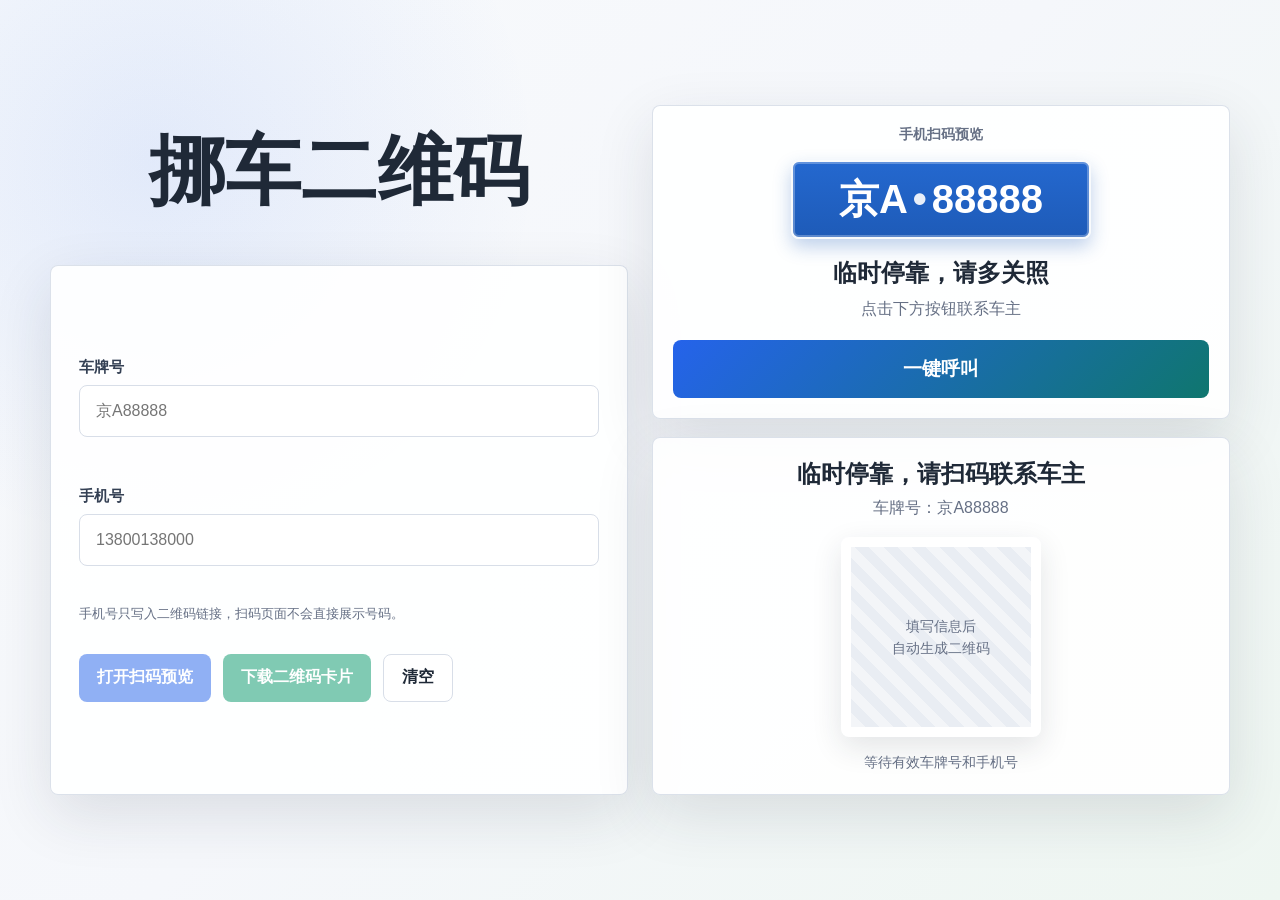
==== index.html @ 663e03ca "Initial commit: move-car QR code static web app Co-authored-by: Cursor <cursoragent@cursor.com>" ====
<!DOCTYPE html>
<html lang="zh-CN">
<head>
  <meta charset="UTF-8">
  <meta name="viewport" content="width=device-width, initial-scale=1.0">
  <title>挪车二维码</title>
  <script src="qrcode.min.js"></script>
  <style>
    :root {
      --bg: #f5f7fb;
      --panel: #ffffff;
      --text: #1f2937;
      --muted: #667085;
      --line: #d8dee8;
      --primary: #2563eb;
      --primary-dark: #1d4ed8;
      --accent: #059669;
      --plate: #1e5bb8;
      --danger: #dc2626;
      --shadow: 0 20px 60px rgba(31, 41, 55, 0.12);
    }

    * {
      box-sizing: border-box;
    }

    body {
      min-height: 100vh;
      margin: 0;
      color: var(--text);
      font-family: -apple-system, BlinkMacSystemFont, "Segoe UI", "PingFang SC", "Microsoft YaHei", sans-serif;
      background:
        radial-gradient(circle at 12% 18%, rgba(37, 99, 235, 0.10), transparent 24rem),
        linear-gradient(135deg, #f8fafc 0%, var(--bg) 48%, #eef6f1 100%);
    }

    button,
    input {
      font: inherit;
    }

    a {
      color: inherit;
    }

    .page {
      display: grid;
      width: min(1180px, calc(100% - 32px));
      min-height: 100vh;
      margin: 0 auto;
      padding: 28px 0;
      place-items: center;
    }

    .header {
      margin: 0;
    }

    h1 {
      margin: 0;
      font-size: clamp(48px, 7vw, 76px);
      line-height: 1;
      letter-spacing: 0;
    }

    .layout {
      width: 100%;
      display: grid;
      grid-template-columns: minmax(0, 1fr) minmax(380px, 1fr);
      gap: 24px;
      align-items: stretch;
    }

    .left-pane {
      display: grid;
      grid-template-rows: auto 1fr;
      gap: 28px;
      height: 100%;
    }

    .header {
      display: grid;
      min-height: 132px;
      align-items: center;
      text-align: center;
    }

    .panel {
      border: 1px solid rgba(216, 222, 232, 0.9);
      border-radius: 8px;
      background: rgba(255, 255, 255, 0.9);
      box-shadow: var(--shadow);
    }

    .form-panel {
      display: flex;
      min-height: 430px;
      flex-direction: column;
      justify-content: center;
      padding: 28px;
    }

    .field {
      margin-bottom: 20px;
      text-align: left;
    }

    label {
      display: block;
      margin-bottom: 8px;
      color: #344054;
      font-size: 15px;
      font-weight: 700;
    }

    input {
      width: 100%;
      height: 52px;
      border: 1px solid var(--line);
      border-radius: 8px;
      padding: 0 16px;
      color: var(--text);
      background: #fff;
      outline: none;
      transition: border-color 0.18s ease, box-shadow 0.18s ease;
    }

    input:focus {
      border-color: var(--primary);
      box-shadow: 0 0 0 4px rgba(37, 99, 235, 0.12);
    }

    .hint,
    .error {
      min-height: 22px;
      margin-top: 8px;
      font-size: 13px;
      line-height: 1.6;
    }

    .hint {
      color: var(--muted);
    }

    .error {
      color: var(--danger);
    }

    .actions {
      display: flex;
      flex-wrap: wrap;
      gap: 12px;
      margin-top: 8px;
    }

    .button {
      display: inline-flex;
      min-height: 48px;
      align-items: center;
      justify-content: center;
      border: 0;
      border-radius: 8px;
      padding: 0 18px;
      color: #fff;
      font-weight: 800;
      text-decoration: none;
      cursor: pointer;
      transition: transform 0.18s ease, box-shadow 0.18s ease, background 0.18s ease;
    }

    .button:hover:not(:disabled):not(.disabled) {
      transform: translateY(-1px);
      box-shadow: 0 10px 24px rgba(31, 41, 55, 0.18);
    }

    .button.primary {
      background: var(--primary);
    }

    .button.primary:hover:not(:disabled) {
      background: var(--primary-dark);
    }

    .button.secondary {
      background: var(--accent);
    }

    .button.ghost {
      border: 1px solid var(--line);
      color: var(--text);
      background: #fff;
    }

    .button:disabled,
    .button.disabled {
      cursor: not-allowed;
      opacity: 0.5;
      transform: none;
      box-shadow: none;
    }

    .preview-column {
      display: grid;
      grid-template-rows: auto 1fr;
      gap: 18px;
      height: 100%;
    }

    .phone-preview,
    .print-card {
      overflow: hidden;
      text-align: center;
    }

    .phone-preview {
      padding: 20px;
    }

    .preview-title {
      margin: 0 0 16px;
      color: var(--muted);
      font-size: 14px;
      font-weight: 800;
    }

    .plate {
      display: inline-flex;
      min-width: min(100%, 300px);
      align-items: center;
      justify-content: center;
      border: 2px solid #f8fafc;
      border-radius: 8px;
      padding: 10px 18px;
      color: #fff;
      background: linear-gradient(180deg, #2468cf 0%, var(--plate) 100%);
      box-shadow: inset 0 0 0 2px rgba(255, 255, 255, 0.28), 0 8px 18px rgba(30, 91, 184, 0.28);
      font-size: clamp(28px, 6vw, 40px);
      font-weight: 900;
      letter-spacing: 0;
      text-transform: uppercase;
    }

    .plate-dot {
      margin: 0 5px;
      opacity: 0.9;
    }

    .scan-message {
      margin: 18px 0 6px;
      font-size: 24px;
      font-weight: 900;
    }

    .scan-copy {
      margin: 0 auto 18px;
      color: var(--muted);
      line-height: 1.7;
    }

    .call-preview {
      width: 100%;
      min-height: 58px;
      border-radius: 8px;
      background: linear-gradient(135deg, var(--primary), #0f766e);
      font-size: 19px;
      letter-spacing: 0;
    }

    .print-card {
      display: flex;
      flex-direction: column;
      justify-content: center;
      padding: 20px;
    }

    .print-card h2 {
      margin: 0;
      font-size: 24px;
      letter-spacing: 0;
    }

    .print-card p {
      margin: 8px 0 18px;
      color: var(--muted);
    }

    #qrcode {
      display: grid;
      width: 200px;
      height: 200px;
      place-items: center;
      margin: 0 auto;
      border: 10px solid #fff;
      border-radius: 8px;
      background: #fff;
      box-shadow: 0 10px 30px rgba(31, 41, 55, 0.12);
    }

    #qrcode img,
    #qrcode canvas,
    #qrcode svg {
      width: 100%;
      height: 100%;
    }

    .qr-placeholder {
      display: grid;
      width: 100%;
      height: 100%;
      place-items: center;
      color: var(--muted);
      background: repeating-linear-gradient(45deg, #f3f5f8 0, #f3f5f8 10px, #e9edf3 10px, #e9edf3 20px);
      font-size: 14px;
      line-height: 1.6;
    }

    .status {
      margin-top: 14px;
      color: var(--muted);
      font-size: 14px;
      line-height: 1.6;
      word-break: break-all;
    }

    @media (max-width: 760px) and (min-width: 521px) {
      .page {
        width: calc(100% - 24px);
        padding: 16px 0;
      }

      .layout {
        grid-template-columns: minmax(0, 1fr) minmax(0, 1fr);
        gap: 12px;
      }

      .left-pane {
        grid-template-rows: auto 1fr;
        gap: 18px;
      }

      .header {
        min-height: 68px;
      }

      h1 {
        font-size: 42px;
      }

      .form-panel,
      .phone-preview,
      .print-card {
        padding: 14px;
      }

      .field {
        margin-bottom: 14px;
      }

      .form-panel {
        min-height: 0;
      }

      input {
        height: 46px;
        padding: 0 12px;
      }

      .hint,
      .error {
        min-height: 18px;
        font-size: 12px;
      }

      .actions {
        display: grid;
        gap: 10px;
      }

      .button {
        width: 100%;
        min-height: 42px;
        padding: 0 10px;
        font-size: 14px;
      }

      .preview-column {
        gap: 12px;
      }

      .preview-title {
        margin-bottom: 10px;
        font-size: 12px;
      }

      .plate {
        width: 100%;
        min-width: 0;
        padding: 8px 10px;
        font-size: 28px;
      }

      .scan-message {
        margin-top: 12px;
        font-size: 18px;
      }

      .scan-copy {
        margin-bottom: 12px;
        font-size: 13px;
      }

      .call-preview {
        min-height: 44px;
      }

      .print-card h2 {
        font-size: 18px;
      }

      .print-card p {
        margin-bottom: 12px;
        font-size: 13px;
      }

      #qrcode {
        width: 138px;
        height: 138px;
        border-width: 7px;
      }

      .status {
        margin-top: 10px;
        font-size: 12px;
      }
    }

    @media (max-width: 520px) {
      .page {
        width: min(100% - 24px, 1120px);
        padding: 28px 0;
        min-height: auto;
        place-items: stretch;
      }

      .layout {
        grid-template-columns: 1fr;
        align-items: start;
      }

      .left-pane,
      .preview-column {
        height: auto;
      }

      .header {
        min-height: auto;
      }

      .form-panel {
        min-height: 0;
      }

      .form-panel,
      .phone-preview,
      .print-card {
        padding: 20px;
      }

      .actions {
        display: grid;
      }

      .button {
        width: 100%;
      }
    }
  </style>
</head>
<body>
  <main class="page">
    <section class="layout">
      <div class="left-pane">
        <header class="header">
          <h1>挪车二维码</h1>
        </header>

        <form class="panel form-panel" id="inputForm" novalidate>
          <div class="field">
            <label for="plateNumber">车牌号</label>
            <input id="plateNumber" name="plateNumber" type="text" autocomplete="off" placeholder="京A88888" required>
            <div id="plateNumberError" class="error" aria-live="polite"></div>
          </div>

          <div class="field">
            <label for="phoneNumber">手机号</label>
            <input id="phoneNumber" name="phoneNumber" type="tel" inputmode="numeric" autocomplete="tel" placeholder="13800138000" maxlength="11" required>
            <div id="phoneNumberError" class="error" aria-live="polite"></div>
            <div class="hint">手机号只写入二维码链接，扫码页面不会直接展示号码。</div>
          </div>

          <div class="actions">
            <a id="previewLink" class="button primary disabled" href="#" target="_blank" rel="noopener">打开扫码预览</a>
            <button id="downloadButton" class="button secondary" type="button" disabled>下载二维码卡片</button>
            <button id="resetButton" class="button ghost" type="button">清空</button>
          </div>
        </form>
      </div>

      <aside class="preview-column" aria-label="实时预览">
        <section class="panel phone-preview">
          <p class="preview-title">手机扫码预览</p>
          <div class="plate" aria-label="车牌号预览">
            <span id="previewProvince">京</span><span id="previewLetter">A</span><span class="plate-dot">•</span><span id="previewNumber">88888</span>
          </div>
          <h2 class="scan-message">临时停靠，请多关照</h2>
          <p class="scan-copy">点击下方按钮联系车主</p>
          <span class="button call-preview">一键呼叫</span>
        </section>

        <section class="panel print-card" id="cardContent">
          <h2>临时停靠，请扫码联系车主</h2>
          <p id="cardPlateText">车牌号：京A88888</p>
          <div id="qrcode">
            <div class="qr-placeholder">填写信息后<br>自动生成二维码</div>
          </div>
          <div id="qrStatus" class="status">等待有效车牌号和手机号</div>
        </section>
      </aside>
    </section>
  </main>

  <script>
    const plateInput = document.getElementById('plateNumber');
    const phoneInput = document.getElementById('phoneNumber');
    const plateError = document.getElementById('plateNumberError');
    const phoneError = document.getElementById('phoneNumberError');
    const previewLink = document.getElementById('previewLink');
    const downloadButton = document.getElementById('downloadButton');
    const resetButton = document.getElementById('resetButton');
    const qrCodeDiv = document.getElementById('qrcode');
    const qrStatus = document.getElementById('qrStatus');
    const cardPlateText = document.getElementById('cardPlateText');
    const previewProvince = document.getElementById('previewProvince');
    const previewLetter = document.getElementById('previewLetter');
    const previewNumber = document.getElementById('previewNumber');

    const plateNumberRegex = /^[京津沪渝冀豫云辽黑湘皖鲁新苏浙赣鄂桂甘晋蒙陕吉闽贵粤青藏川宁琼使领][A-Z][A-Z0-9挂学警港澳使领]{5,6}$/;
    const phoneNumberRegex = /^1\d{10}$/;

    let lastUrl = '';
    let isComposingPlate = false;

    function normalizePlate(value) {
      return value.trim().replace(/[\s·.-]/g, '').toUpperCase().slice(0, 8);
    }

    function getInfoUrl(plateNumber, phoneNumber) {
      const url = new URL('info.html', window.location.href);
      url.searchParams.set('plateNumber', plateNumber);
      url.searchParams.set('phoneNumber', phoneNumber);
      return url.toString();
    }

    function setPreviewPlate(plateNumber) {
      const value = plateNumber || '京A88888';
      previewProvince.textContent = value.charAt(0) || '京';
      previewLetter.textContent = value.charAt(1) || 'A';
      previewNumber.textContent = value.slice(2) || '88888';
      cardPlateText.textContent = '车牌号：' + value;
    }

    function setQrPlaceholder(message) {
      qrCodeDiv.innerHTML = '<div class="qr-placeholder">' + message + '</div>';
    }

    function updateState(options) {
      const shouldCommitPlate = !(options && options.skipPlateCommit);
      const plateNumber = normalizePlate(plateInput.value);
      const phoneNumber = phoneInput.value.replace(/\D/g, '').slice(0, 11);
      const hasPlate = plateNumber.length > 0;
      const hasPhone = phoneNumber.length > 0;
      const plateValid = plateNumberRegex.test(plateNumber);
      const phoneValid = phoneNumberRegex.test(phoneNumber);

      if (shouldCommitPlate && plateInput.value !== plateNumber) {
        plateInput.value = plateNumber;
      }
      if (phoneInput.value !== phoneNumber) {
        phoneInput.value = phoneNumber;
      }

      setPreviewPlate(plateNumber);
      plateError.textContent = hasPlate && !plateValid ? '请输入正确的车牌号' : '';
      phoneError.textContent = hasPhone && !phoneValid ? '请输入 11 位中国大陆手机号' : '';

      if (!plateValid || !phoneValid) {
        lastUrl = '';
        previewLink.href = '#';
        previewLink.classList.add('disabled');
        downloadButton.disabled = true;
        qrStatus.textContent = '等待有效车牌号和手机号';
        setQrPlaceholder('填写信息后<br>自动生成二维码');
        return;
      }

      const url = getInfoUrl(plateNumber, phoneNumber);
      previewLink.href = url;
      previewLink.classList.remove('disabled');
      downloadButton.disabled = false;
      qrStatus.textContent = '二维码已生成，扫码后进入车辆信息页';

      if (url === lastUrl) {
        return;
      }

      lastUrl = url;
      qrCodeDiv.innerHTML = '';
      new QRCode(qrCodeDiv, {
        text: url,
        width: 208,
        height: 208,
        colorDark: '#111827',
        colorLight: '#ffffff',
        correctLevel: QRCode.CorrectLevel.H
      });
    }

    function drawRoundedRect(ctx, x, y, width, height, radius) {
      ctx.beginPath();
      ctx.moveTo(x + radius, y);
      ctx.lineTo(x + width - radius, y);
      ctx.quadraticCurveTo(x + width, y, x + width, y + radius);
      ctx.lineTo(x + width, y + height - radius);
      ctx.quadraticCurveTo(x + width, y + height, x + width - radius, y + height);
      ctx.lineTo(x + radius, y + height);
      ctx.quadraticCurveTo(x, y + height, x, y + height - radius);
      ctx.lineTo(x, y + radius);
      ctx.quadraticCurveTo(x, y, x + radius, y);
      ctx.closePath();
    }

    function getQrImageSource() {
      return qrCodeDiv.querySelector('img') || qrCodeDiv.querySelector('canvas') || qrCodeDiv.querySelector('svg');
    }

    function loadImage(src) {
      return new Promise(function(resolve, reject) {
        const image = new Image();
        image.onload = function() {
          resolve(image);
        };
        image.onerror = reject;
        image.src = src;
      });
    }

    async function renderCardImage() {
      const qrSource = getQrImageSource();

      if (!lastUrl || !qrSource) {
        return '';
      }

      const canvas = document.createElement('canvas');
      canvas.width = 900;
      canvas.height = 1260;
      const ctx = canvas.getContext('2d');

      ctx.fillStyle = '#f5f7fb';
      ctx.fillRect(0, 0, canvas.width, canvas.height);
      ctx.fillStyle = '#ffffff';
      drawRoundedRect(ctx, 70, 70, 760, 1120, 32);
      ctx.fill();

      ctx.fillStyle = '#111827';
      ctx.font = '700 46px -apple-system, BlinkMacSystemFont, sans-serif';
      ctx.textAlign = 'center';
      ctx.textBaseline = 'middle';
      ctx.fillText('临时停靠，请扫码联系车主', 450, 265);

      ctx.fillStyle = '#ffffff';
      drawRoundedRect(ctx, 135, 390, 630, 630, 30);
      ctx.fill();

      if (qrSource.tagName.toLowerCase() === 'canvas') {
        ctx.drawImage(qrSource, 175, 430, 550, 550);
      } else if (qrSource.tagName.toLowerCase() === 'svg') {
        const svgData = new XMLSerializer().serializeToString(qrSource);
        const image = await loadImage('data:image/svg+xml;charset=utf-8,' + encodeURIComponent(svgData));
        ctx.drawImage(image, 175, 430, 550, 550);
      } else {
        if (!qrSource.complete) {
          await new Promise(function(resolve) {
            qrSource.onload = resolve;
          });
        }
        ctx.drawImage(qrSource, 175, 430, 550, 550);
      }

      return canvas.toDataURL('image/png');
    }

    document.getElementById('inputForm').addEventListener('submit', function(event) {
      event.preventDefault();
      updateState();
      if (lastUrl) {
        window.open(lastUrl, '_blank', 'noopener');
      }
    });

    plateInput.addEventListener('compositionstart', function() {
      isComposingPlate = true;
    });
    plateInput.addEventListener('compositionend', function() {
      isComposingPlate = false;
      updateState();
    });
    plateInput.addEventListener('input', function() {
      updateState({ skipPlateCommit: isComposingPlate });
    });
    phoneInput.addEventListener('input', updateState);

    previewLink.addEventListener('click', function(event) {
      if (!lastUrl) {
        event.preventDefault();
      }
    });

    downloadButton.addEventListener('click', async function() {
      const dataUrl = await renderCardImage();
      if (!dataUrl) {
        return;
      }

      const link = document.createElement('a');
      link.href = dataUrl;
      link.download = 'move-car-qrcode.png';
      document.body.appendChild(link);
      link.click();
      document.body.removeChild(link);
    });

    resetButton.addEventListener('click', function() {
      plateInput.value = '';
      phoneInput.value = '';
      updateState();
      plateInput.focus();
    });

    updateState();
  </script>
</body>
</html>
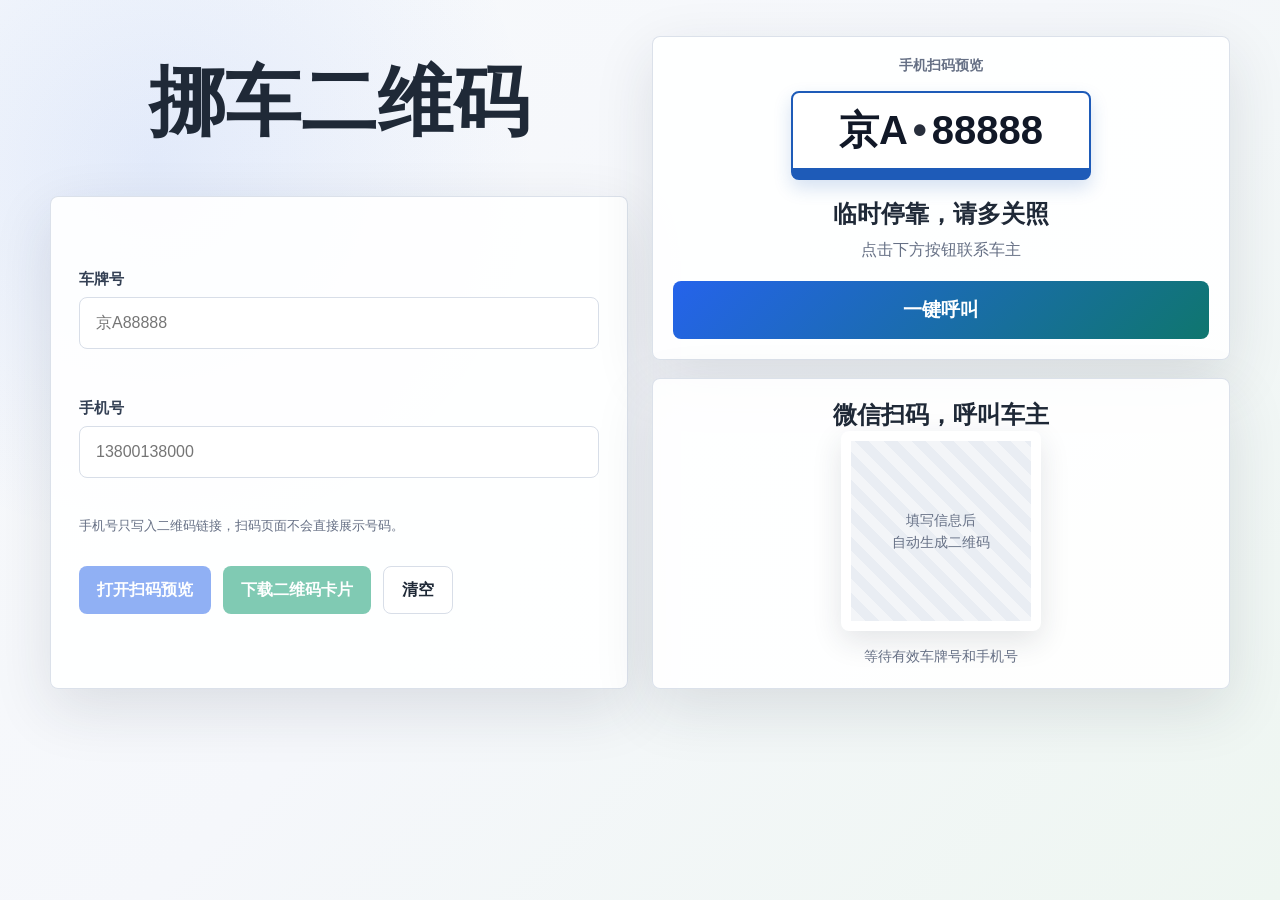
==== commit e3711d6b: "Refine license plate and QR card layout" ====
--- a/index.html
+++ b/index.html
@@ -48,8 +48,9 @@
       width: min(1180px, calc(100% - 32px));
       min-height: 100vh;
       margin: 0 auto;
-      padding: 28px 0;
-      place-items: center;
+      padding: 36px 0;
+      align-items: start;
+      justify-items: center;
     }
 
     .header {
@@ -228,16 +229,18 @@
       min-width: min(100%, 300px);
       align-items: center;
       justify-content: center;
-      border: 2px solid #f8fafc;
+      border: 2px solid var(--plate);
+      border-bottom-width: 12px;
       border-radius: 8px;
       padding: 10px 18px;
-      color: #fff;
-      background: linear-gradient(180deg, #2468cf 0%, var(--plate) 100%);
-      box-shadow: inset 0 0 0 2px rgba(255, 255, 255, 0.28), 0 8px 18px rgba(30, 91, 184, 0.28);
+      color: #111827;
+      background: #fff;
+      box-shadow: 0 8px 18px rgba(30, 91, 184, 0.18);
       font-size: clamp(28px, 6vw, 40px);
       font-weight: 900;
       letter-spacing: 0;
       text-transform: uppercase;
+      white-space: nowrap;
     }
 
     .plate-dot {
@@ -325,7 +328,7 @@
     @media (max-width: 760px) and (min-width: 521px) {
       .page {
         width: calc(100% - 24px);
-        padding: 16px 0;
+        padding: 24px 0;
       }
 
       .layout {
@@ -437,7 +440,7 @@
     @media (max-width: 520px) {
       .page {
         width: min(100% - 24px, 1120px);
-        padding: 28px 0;
+        padding: 20px 0;
         min-height: auto;
         place-items: stretch;
       }
@@ -464,6 +467,11 @@
       .phone-preview,
       .print-card {
         padding: 20px;
+      }
+
+      .phone-preview .plate {
+        width: 100%;
+        min-width: 0;
       }
 
       .actions {
@@ -518,8 +526,7 @@
         </section>
 
         <section class="panel print-card" id="cardContent">
-          <h2>临时停靠，请扫码联系车主</h2>
-          <p id="cardPlateText">车牌号：京A88888</p>
+          <h2>微信扫码，呼叫车主</h2>
           <div id="qrcode">
             <div class="qr-placeholder">填写信息后<br>自动生成二维码</div>
           </div>
@@ -539,7 +546,6 @@
     const resetButton = document.getElementById('resetButton');
     const qrCodeDiv = document.getElementById('qrcode');
     const qrStatus = document.getElementById('qrStatus');
-    const cardPlateText = document.getElementById('cardPlateText');
     const previewProvince = document.getElementById('previewProvince');
     const previewLetter = document.getElementById('previewLetter');
     const previewNumber = document.getElementById('previewNumber');
@@ -566,7 +572,6 @@
       previewProvince.textContent = value.charAt(0) || '京';
       previewLetter.textContent = value.charAt(1) || 'A';
       previewNumber.textContent = value.slice(2) || '88888';
-      cardPlateText.textContent = '车牌号：' + value;
     }
 
     function setQrPlaceholder(message) {
@@ -662,39 +667,41 @@
       }
 
       const canvas = document.createElement('canvas');
-      canvas.width = 900;
-      canvas.height = 1260;
+      canvas.width = 1080;
+      canvas.height = 1080;
       const ctx = canvas.getContext('2d');
 
       ctx.fillStyle = '#f5f7fb';
       ctx.fillRect(0, 0, canvas.width, canvas.height);
       ctx.fillStyle = '#ffffff';
-      drawRoundedRect(ctx, 70, 70, 760, 1120, 32);
+      drawRoundedRect(ctx, 60, 60, 960, 960, 32);
       ctx.fill();
 
       ctx.fillStyle = '#111827';
-      ctx.font = '700 46px -apple-system, BlinkMacSystemFont, sans-serif';
+      ctx.font = '700 54px -apple-system, BlinkMacSystemFont, "PingFang SC", sans-serif';
       ctx.textAlign = 'center';
       ctx.textBaseline = 'middle';
-      ctx.fillText('临时停靠，请扫码联系车主', 450, 265);
+      ctx.fillText('微信扫码，呼叫车主', 540, 175);
 
       ctx.fillStyle = '#ffffff';
-      drawRoundedRect(ctx, 135, 390, 630, 630, 30);
+      drawRoundedRect(ctx, 180, 260, 720, 720, 24);
       ctx.fill();
 
+      ctx.imageSmoothingEnabled = false;
+
       if (qrSource.tagName.toLowerCase() === 'canvas') {
-        ctx.drawImage(qrSource, 175, 430, 550, 550);
+        ctx.drawImage(qrSource, 220, 300, 640, 640);
       } else if (qrSource.tagName.toLowerCase() === 'svg') {
         const svgData = new XMLSerializer().serializeToString(qrSource);
         const image = await loadImage('data:image/svg+xml;charset=utf-8,' + encodeURIComponent(svgData));
-        ctx.drawImage(image, 175, 430, 550, 550);
+        ctx.drawImage(image, 220, 300, 640, 640);
       } else {
         if (!qrSource.complete) {
           await new Promise(function(resolve) {
             qrSource.onload = resolve;
           });
         }
-        ctx.drawImage(qrSource, 175, 430, 550, 550);
+        ctx.drawImage(qrSource, 220, 300, 640, 640);
       }
 
       return canvas.toDataURL('image/png');
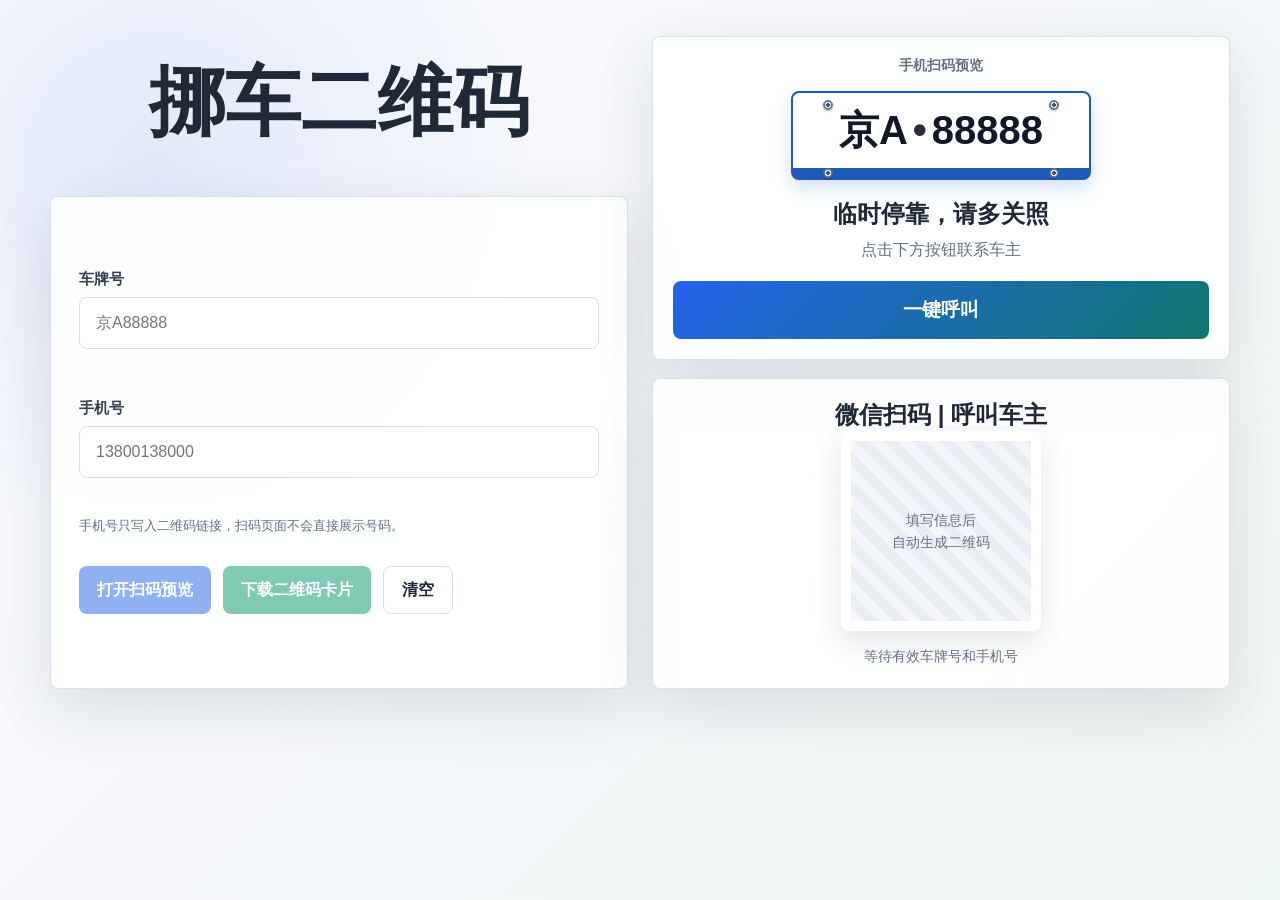
==== commit ffc2a7e0: "Add license plate screws and compact QR card" ====
--- a/index.html
+++ b/index.html
@@ -226,6 +226,7 @@
 
     .plate {
       display: inline-flex;
+      position: relative;
       min-width: min(100%, 300px);
       align-items: center;
       justify-content: center;
@@ -243,6 +244,37 @@
       white-space: nowrap;
     }
 
+    .plate-screw {
+      position: absolute;
+      z-index: 1;
+      width: 10px;
+      height: 10px;
+      border: 1px solid #64748b;
+      border-radius: 50%;
+      background: radial-gradient(circle, #475569 0 28%, #dbe3ec 32% 58%, #64748b 62% 100%);
+      box-shadow: 0 1px 2px rgba(15, 23, 42, 0.38);
+    }
+
+    .screw-top-left,
+    .screw-bottom-left {
+      left: 10%;
+    }
+
+    .screw-top-right,
+    .screw-bottom-right {
+      right: 10%;
+    }
+
+    .screw-top-left,
+    .screw-top-right {
+      top: 7px;
+    }
+
+    .screw-bottom-left,
+    .screw-bottom-right {
+      bottom: -10px;
+    }
+
     .plate-dot {
       margin: 0 5px;
       opacity: 0.9;
@@ -518,6 +550,10 @@
         <section class="panel phone-preview">
           <p class="preview-title">手机扫码预览</p>
           <div class="plate" aria-label="车牌号预览">
+            <span class="plate-screw screw-top-left" aria-hidden="true"></span>
+            <span class="plate-screw screw-top-right" aria-hidden="true"></span>
+            <span class="plate-screw screw-bottom-left" aria-hidden="true"></span>
+            <span class="plate-screw screw-bottom-right" aria-hidden="true"></span>
             <span id="previewProvince">京</span><span id="previewLetter">A</span><span class="plate-dot">•</span><span id="previewNumber">88888</span>
           </div>
           <h2 class="scan-message">临时停靠，请多关照</h2>
@@ -526,7 +562,7 @@
         </section>
 
         <section class="panel print-card" id="cardContent">
-          <h2>微信扫码，呼叫车主</h2>
+          <h2>微信扫码 | 呼叫车主</h2>
           <div id="qrcode">
             <div class="qr-placeholder">填写信息后<br>自动生成二维码</div>
           </div>
@@ -674,34 +710,34 @@
       ctx.fillStyle = '#f5f7fb';
       ctx.fillRect(0, 0, canvas.width, canvas.height);
       ctx.fillStyle = '#ffffff';
-      drawRoundedRect(ctx, 60, 60, 960, 960, 32);
+      drawRoundedRect(ctx, 90, 90, 900, 900, 32);
       ctx.fill();
 
       ctx.fillStyle = '#111827';
-      ctx.font = '700 54px -apple-system, BlinkMacSystemFont, "PingFang SC", sans-serif';
+      ctx.font = '700 52px -apple-system, BlinkMacSystemFont, "PingFang SC", sans-serif';
       ctx.textAlign = 'center';
       ctx.textBaseline = 'middle';
-      ctx.fillText('微信扫码，呼叫车主', 540, 175);
+      ctx.fillText('微信扫码 | 呼叫车主', 540, 180);
 
       ctx.fillStyle = '#ffffff';
-      drawRoundedRect(ctx, 180, 260, 720, 720, 24);
+      drawRoundedRect(ctx, 190, 230, 700, 700, 24);
       ctx.fill();
 
       ctx.imageSmoothingEnabled = false;
 
       if (qrSource.tagName.toLowerCase() === 'canvas') {
-        ctx.drawImage(qrSource, 220, 300, 640, 640);
+        ctx.drawImage(qrSource, 228, 268, 624, 624);
       } else if (qrSource.tagName.toLowerCase() === 'svg') {
         const svgData = new XMLSerializer().serializeToString(qrSource);
         const image = await loadImage('data:image/svg+xml;charset=utf-8,' + encodeURIComponent(svgData));
-        ctx.drawImage(image, 220, 300, 640, 640);
+        ctx.drawImage(image, 228, 268, 624, 624);
       } else {
         if (!qrSource.complete) {
           await new Promise(function(resolve) {
             qrSource.onload = resolve;
           });
         }
-        ctx.drawImage(qrSource, 220, 300, 640, 640);
+        ctx.drawImage(qrSource, 228, 268, 624, 624);
       }
 
       return canvas.toDataURL('image/png');
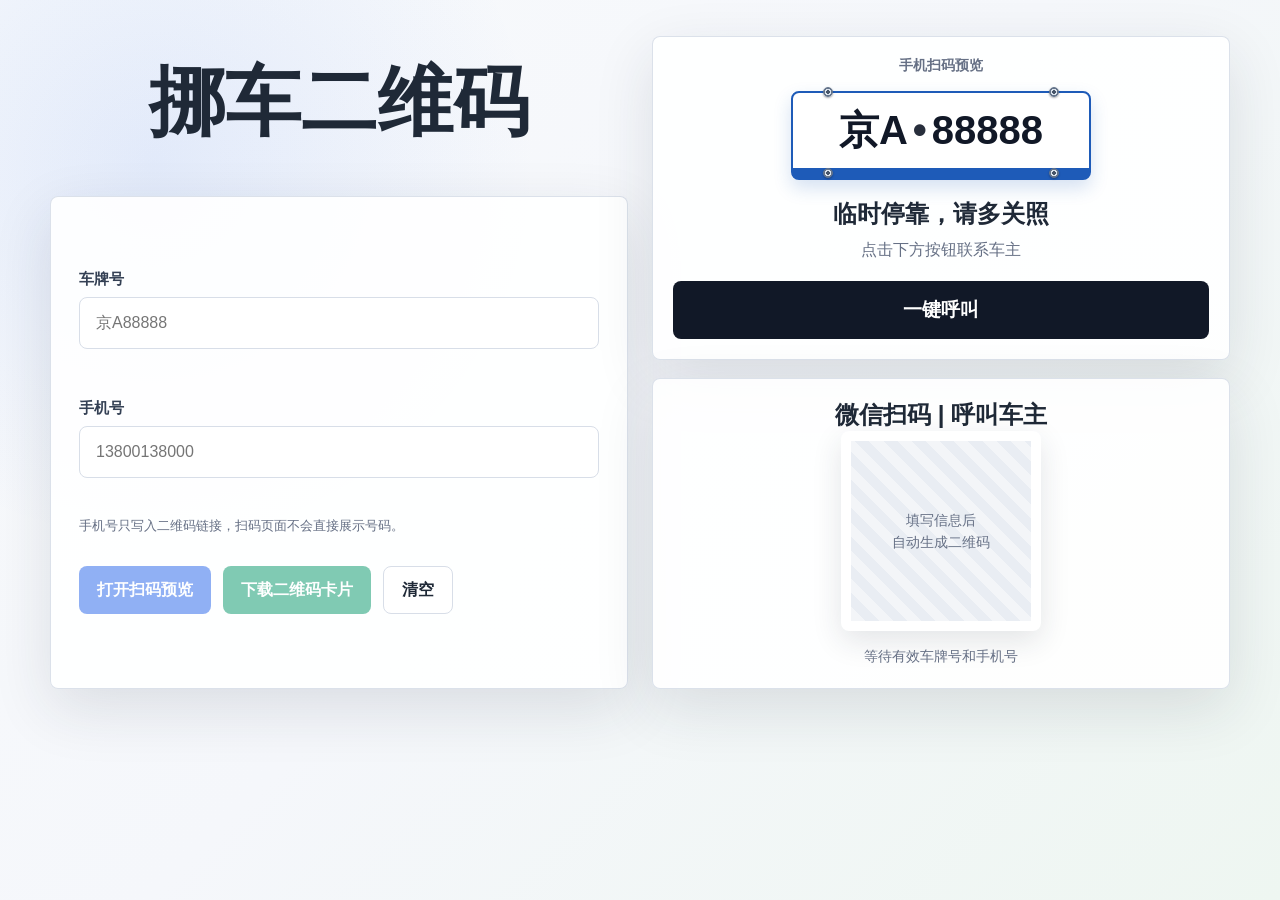
==== commit 08454d7e: "Polish license plate and call button styles" ====
--- a/index.html
+++ b/index.html
@@ -267,7 +267,7 @@
 
     .screw-top-left,
     .screw-top-right {
-      top: 7px;
+      top: -6px;
     }
 
     .screw-bottom-left,
@@ -296,7 +296,8 @@
       width: 100%;
       min-height: 58px;
       border-radius: 8px;
-      background: linear-gradient(135deg, var(--primary), #0f766e);
+      color: #fff;
+      background: #111827;
       font-size: 19px;
       letter-spacing: 0;
     }
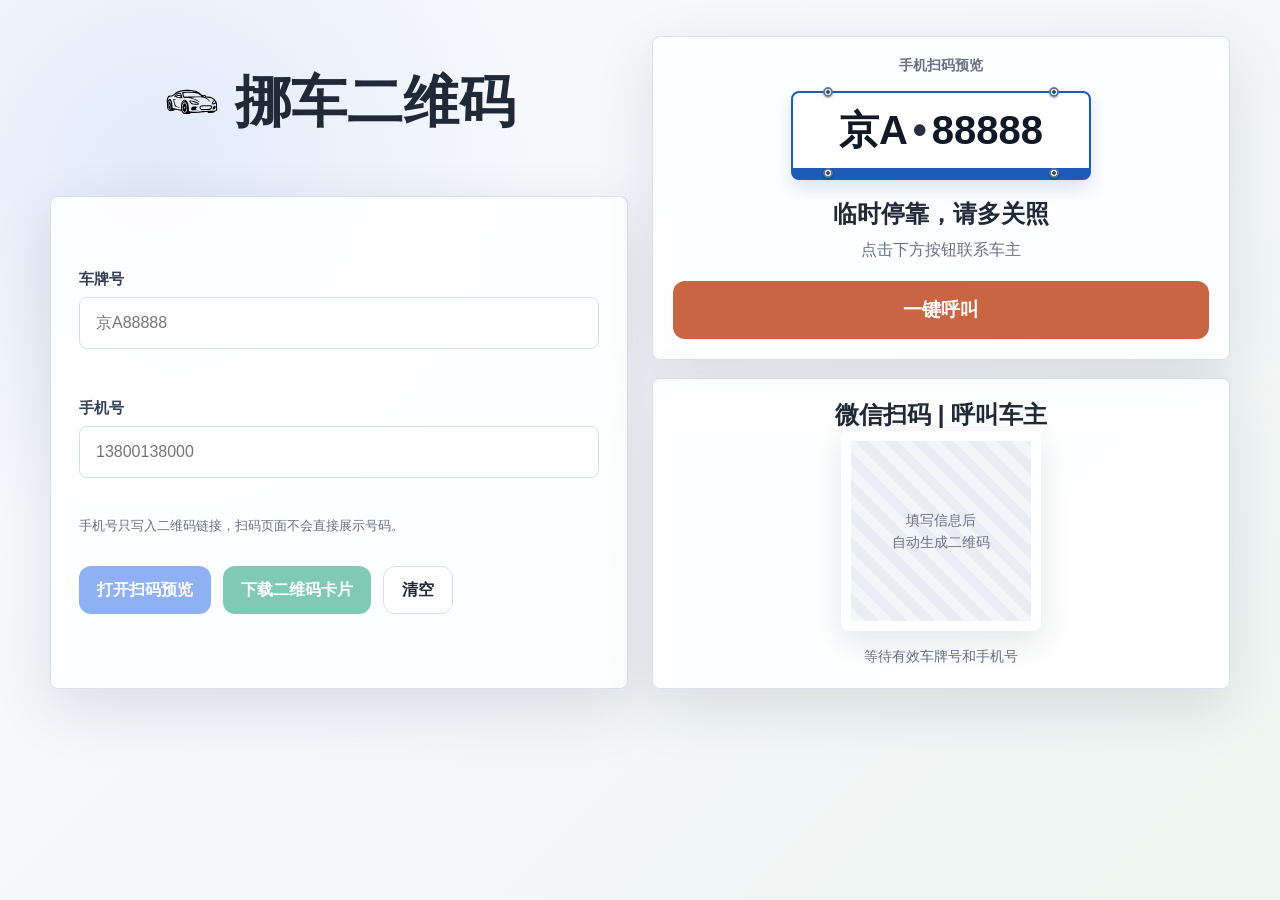
==== commit bf7f859f: "Add sports car branding and refresh button styles" ====
--- a/index.html
+++ b/index.html
@@ -4,6 +4,7 @@
   <meta charset="UTF-8">
   <meta name="viewport" content="width=device-width, initial-scale=1.0">
   <title>挪车二维码</title>
+  <link rel="icon" type="image/svg+xml" href="cartoon-sports-car.svg">
   <script src="qrcode.min.js"></script>
   <style>
     :root {
@@ -58,10 +59,20 @@
     }
 
     h1 {
+      display: inline-flex;
+      align-items: center;
+      justify-content: center;
+      gap: 14px;
       margin: 0;
-      font-size: clamp(48px, 7vw, 76px);
+      font-size: clamp(36px, 5.3vw, 56px);
       line-height: 1;
       letter-spacing: 0;
+    }
+
+    .site-logo {
+      width: clamp(44px, 5.5vw, 58px);
+      height: auto;
+      flex: 0 0 auto;
     }
 
     .layout {
@@ -160,7 +171,7 @@
       align-items: center;
       justify-content: center;
       border: 0;
-      border-radius: 8px;
+      border-radius: 12px;
       padding: 0 18px;
       color: #fff;
       font-weight: 800;
@@ -295,9 +306,9 @@
     .call-preview {
       width: 100%;
       min-height: 58px;
-      border-radius: 8px;
+      border-radius: 12px;
       color: #fff;
-      background: #111827;
+      background: #c96542;
       font-size: 19px;
       letter-spacing: 0;
     }
@@ -379,7 +390,7 @@
       }
 
       h1 {
-        font-size: 42px;
+        font-size: 38px;
       }
 
       .form-panel,
@@ -522,7 +533,7 @@
     <section class="layout">
       <div class="left-pane">
         <header class="header">
-          <h1>挪车二维码</h1>
+          <h1><img class="site-logo" src="cartoon-sports-car.svg" alt="" aria-hidden="true">挪车二维码</h1>
         </header>
 
         <form class="panel form-panel" id="inputForm" novalidate>
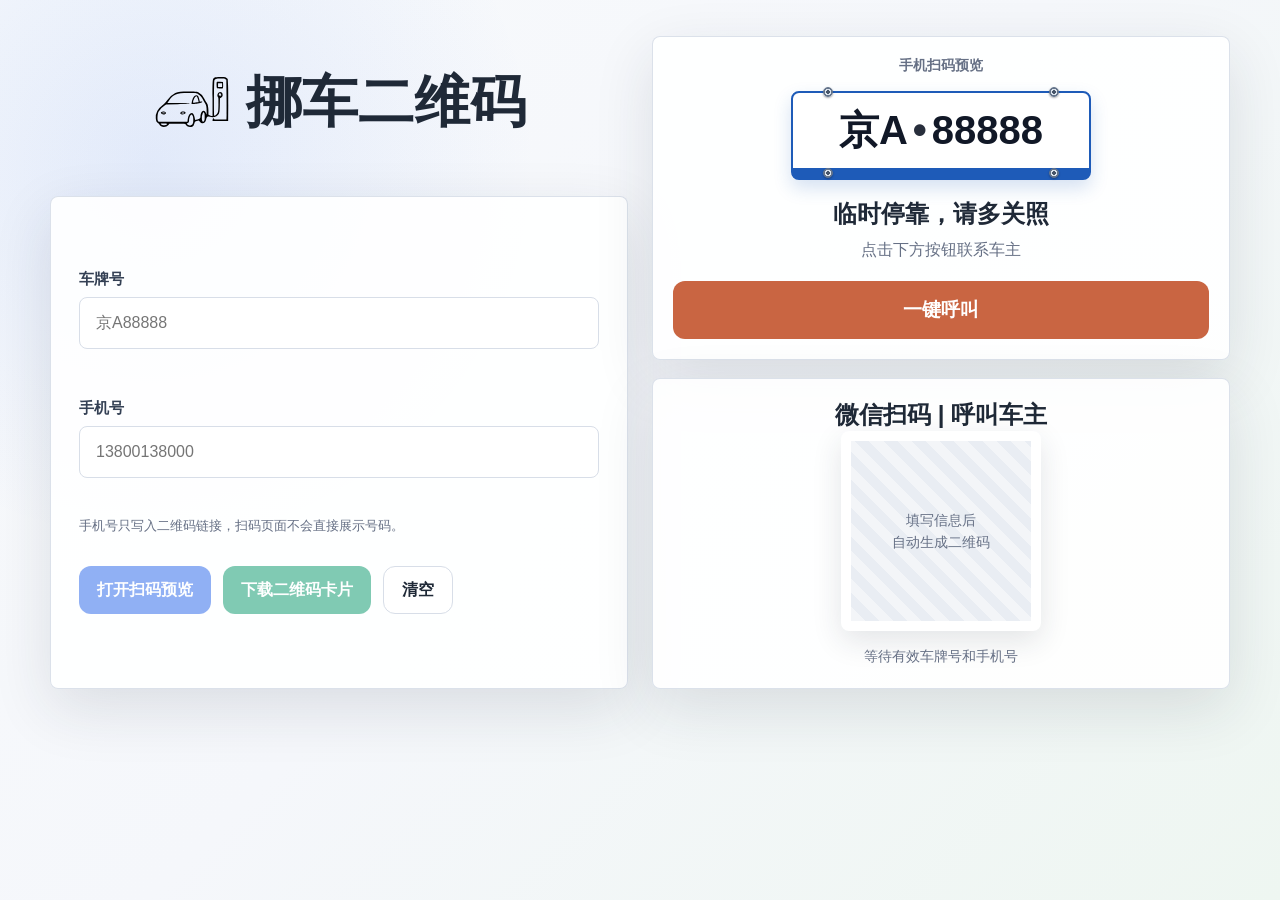
==== commit 3dfb7103: "Replace site branding icon" ====
--- a/index.html
+++ b/index.html
@@ -4,7 +4,7 @@
   <meta charset="UTF-8">
   <meta name="viewport" content="width=device-width, initial-scale=1.0">
   <title>挪车二维码</title>
-  <link rel="icon" type="image/svg+xml" href="cartoon-sports-car.svg">
+  <link rel="icon" type="image/svg+xml" href="electric-car-charging.svg">
   <script src="qrcode.min.js"></script>
   <style>
     :root {
@@ -70,8 +70,8 @@
     }
 
     .site-logo {
-      width: clamp(44px, 5.5vw, 58px);
-      height: auto;
+      width: auto;
+      height: 1em;
       flex: 0 0 auto;
     }
 
@@ -533,7 +533,7 @@
     <section class="layout">
       <div class="left-pane">
         <header class="header">
-          <h1><img class="site-logo" src="cartoon-sports-car.svg" alt="" aria-hidden="true">挪车二维码</h1>
+          <h1><img class="site-logo" src="electric-car-charging.svg" alt="" aria-hidden="true">挪车二维码</h1>
         </header>
 
         <form class="panel form-panel" id="inputForm" novalidate>
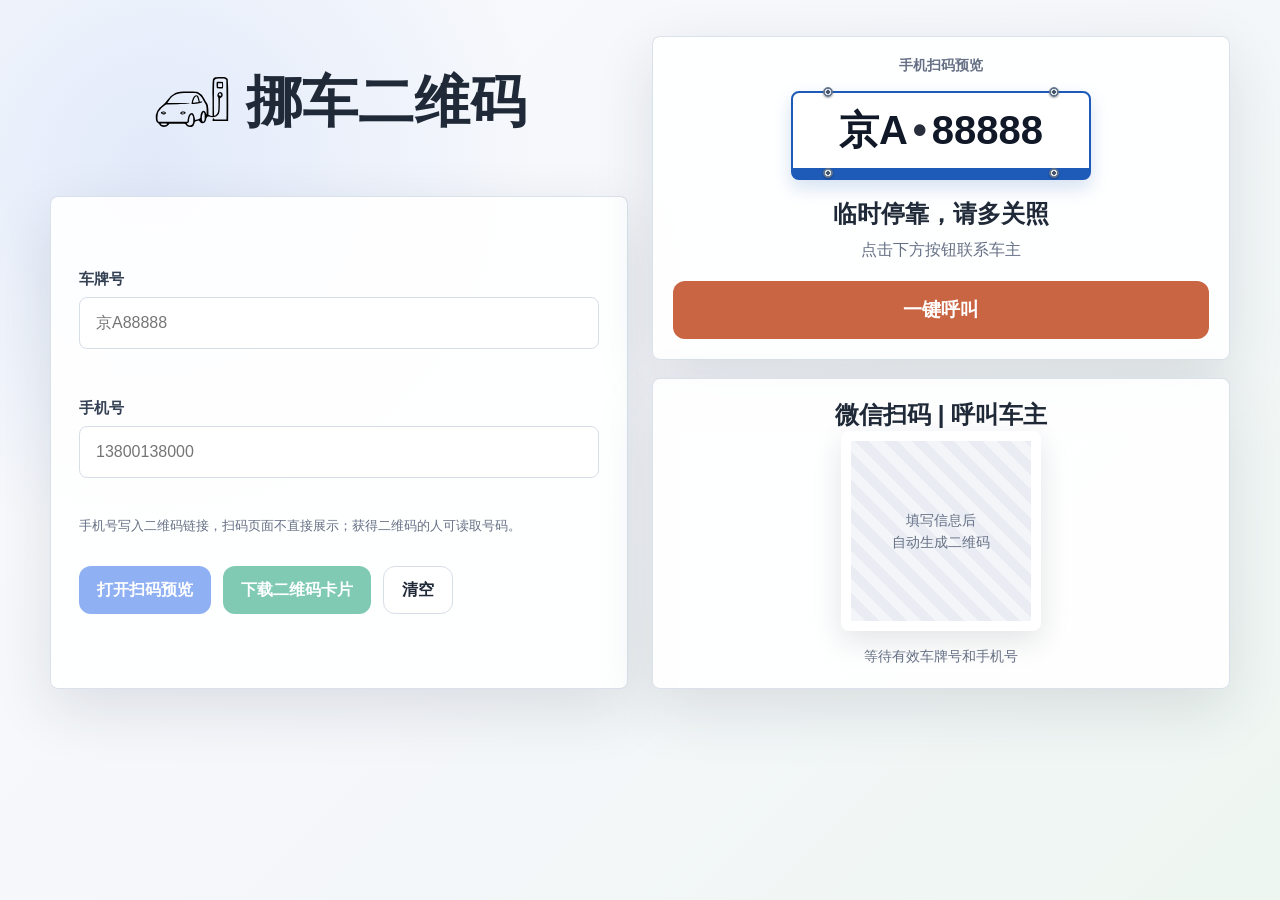
==== commit 79770a38: "Fix QR generation, export reliability, and privacy handling" ====
--- a/index.html
+++ b/index.html
@@ -3,6 +3,7 @@
 <head>
   <meta charset="UTF-8">
   <meta name="viewport" content="width=device-width, initial-scale=1.0">
+  <meta name="referrer" content="no-referrer">
   <title>挪车二维码</title>
   <link rel="icon" type="image/svg+xml" href="electric-car-charging.svg">
   <script src="qrcode.min.js"></script>
@@ -359,6 +360,7 @@
       background: repeating-linear-gradient(45deg, #f3f5f8 0, #f3f5f8 10px, #e9edf3 10px, #e9edf3 20px);
       font-size: 14px;
       line-height: 1.6;
+      white-space: pre-line;
     }
 
     .status {
@@ -547,11 +549,11 @@
             <label for="phoneNumber">手机号</label>
             <input id="phoneNumber" name="phoneNumber" type="tel" inputmode="numeric" autocomplete="tel" placeholder="13800138000" maxlength="11" required>
             <div id="phoneNumberError" class="error" aria-live="polite"></div>
-            <div class="hint">手机号只写入二维码链接，扫码页面不会直接展示号码。</div>
+            <div class="hint">手机号写入二维码链接，扫码页面不直接展示；获得二维码的人可读取号码。</div>
           </div>
 
           <div class="actions">
-            <a id="previewLink" class="button primary disabled" href="#" target="_blank" rel="noopener">打开扫码预览</a>
+            <a id="previewLink" class="button primary disabled" aria-disabled="true" target="_blank" rel="noopener noreferrer">打开扫码预览</a>
             <button id="downloadButton" class="button secondary" type="button" disabled>下载二维码卡片</button>
             <button id="resetButton" class="button ghost" type="button">清空</button>
           </div>
@@ -578,7 +580,7 @@
           <div id="qrcode">
             <div class="qr-placeholder">填写信息后<br>自动生成二维码</div>
           </div>
-          <div id="qrStatus" class="status">等待有效车牌号和手机号</div>
+          <div id="qrStatus" class="status" role="status">等待有效车牌号和手机号</div>
         </section>
       </aside>
     </section>
@@ -605,7 +607,7 @@
     let isComposingPlate = false;
 
     function normalizePlate(value) {
-      return value.trim().replace(/[\s·.-]/g, '').toUpperCase().slice(0, 8);
+      return value.trim().replace(/[\s·.-]/g, '').toUpperCase();
     }
 
     function getInfoUrl(plateNumber, phoneNumber) {
@@ -623,7 +625,20 @@
     }
 
     function setQrPlaceholder(message) {
-      qrCodeDiv.innerHTML = '<div class="qr-placeholder">' + message + '</div>';
+      const placeholder = document.createElement('div');
+      placeholder.className = 'qr-placeholder';
+      placeholder.textContent = message;
+      qrCodeDiv.textContent = '';
+      qrCodeDiv.appendChild(placeholder);
+      qrCodeDiv.removeAttribute('title');
+    }
+
+    function disableQrActions() {
+      lastUrl = '';
+      previewLink.removeAttribute('href');
+      previewLink.classList.add('disabled');
+      previewLink.setAttribute('aria-disabled', 'true');
+      downloadButton.disabled = true;
     }
 
     function updateState(options) {
@@ -642,40 +657,44 @@
         phoneInput.value = phoneNumber;
       }
 
-      setPreviewPlate(plateNumber);
+      setPreviewPlate(plateNumber.slice(0, 8));
       plateError.textContent = hasPlate && !plateValid ? '请输入正确的车牌号' : '';
       phoneError.textContent = hasPhone && !phoneValid ? '请输入 11 位中国大陆手机号' : '';
 
       if (!plateValid || !phoneValid) {
-        lastUrl = '';
-        previewLink.href = '#';
-        previewLink.classList.add('disabled');
-        downloadButton.disabled = true;
+        disableQrActions();
         qrStatus.textContent = '等待有效车牌号和手机号';
-        setQrPlaceholder('填写信息后<br>自动生成二维码');
+        setQrPlaceholder('填写信息后\n自动生成二维码');
         return;
       }
 
       const url = getInfoUrl(plateNumber, phoneNumber);
-      previewLink.href = url;
-      previewLink.classList.remove('disabled');
-      downloadButton.disabled = false;
-      qrStatus.textContent = '二维码已生成，扫码后进入车辆信息页';
-
       if (url === lastUrl) {
         return;
       }
 
-      lastUrl = url;
-      qrCodeDiv.innerHTML = '';
-      new QRCode(qrCodeDiv, {
-        text: url,
-        width: 208,
-        height: 208,
-        colorDark: '#111827',
-        colorLight: '#ffffff',
-        correctLevel: QRCode.CorrectLevel.H
-      });
+      disableQrActions();
+      qrCodeDiv.textContent = '';
+      try {
+        new QRCode(qrCodeDiv, {
+          text: url,
+          width: 624,
+          height: 624,
+          colorDark: '#111827',
+          colorLight: '#ffffff',
+          correctLevel: QRCode.CorrectLevel.H
+        });
+        qrCodeDiv.removeAttribute('title');
+        lastUrl = url;
+        previewLink.href = url;
+        previewLink.classList.remove('disabled');
+        previewLink.setAttribute('aria-disabled', 'false');
+        downloadButton.disabled = false;
+        qrStatus.textContent = '二维码已生成，扫码后进入车辆信息页';
+      } catch (error) {
+        setQrPlaceholder('二维码生成失败');
+        qrStatus.textContent = '二维码生成失败，请检查页面地址长度并重试或刷新页面。';
+      }
     }
 
     function drawRoundedRect(ctx, x, y, width, height, radius) {
@@ -693,7 +712,8 @@
     }
 
     function getQrImageSource() {
-      return qrCodeDiv.querySelector('img') || qrCodeDiv.querySelector('canvas') || qrCodeDiv.querySelector('svg');
+      // The canvas is ready synchronously; QRCode.js updates its image asynchronously.
+      return qrCodeDiv.querySelector('canvas') || qrCodeDiv.querySelector('img') || qrCodeDiv.querySelector('svg');
     }
 
     function loadImage(src) {
@@ -719,6 +739,10 @@
       canvas.height = 1080;
       const ctx = canvas.getContext('2d');
 
+      if (!ctx) {
+        throw new Error('Canvas is unavailable');
+      }
+
       ctx.fillStyle = '#f5f7fb';
       ctx.fillRect(0, 0, canvas.width, canvas.height);
       ctx.fillStyle = '#ffffff';
@@ -744,12 +768,8 @@
         const image = await loadImage('data:image/svg+xml;charset=utf-8,' + encodeURIComponent(svgData));
         ctx.drawImage(image, 228, 268, 624, 624);
       } else {
-        if (!qrSource.complete) {
-          await new Promise(function(resolve) {
-            qrSource.onload = resolve;
-          });
-        }
-        ctx.drawImage(qrSource, 228, 268, 624, 624);
+        const image = await loadImage(qrSource.src);
+        ctx.drawImage(image, 228, 268, 624, 624);
       }
 
       return canvas.toDataURL('image/png');
@@ -782,17 +802,25 @@
     });
 
     downloadButton.addEventListener('click', async function() {
-      const dataUrl = await renderCardImage();
-      if (!dataUrl) {
-        return;
-      }
-
-      const link = document.createElement('a');
-      link.href = dataUrl;
-      link.download = 'move-car-qrcode.png';
-      document.body.appendChild(link);
-      link.click();
-      document.body.removeChild(link);
+      const sourceUrl = lastUrl;
+      downloadButton.disabled = true;
+      try {
+        const dataUrl = await renderCardImage();
+        if (!dataUrl || lastUrl !== sourceUrl) {
+          return;
+        }
+
+        const link = document.createElement('a');
+        link.href = dataUrl;
+        link.download = 'move-car-qrcode.png';
+        document.body.appendChild(link);
+        link.click();
+        document.body.removeChild(link);
+      } catch (error) {
+        qrStatus.textContent = '下载失败，请重试或使用浏览器保存二维码图片。';
+      } finally {
+        downloadButton.disabled = !lastUrl;
+      }
     });
 
     resetButton.addEventListener('click', function() {
